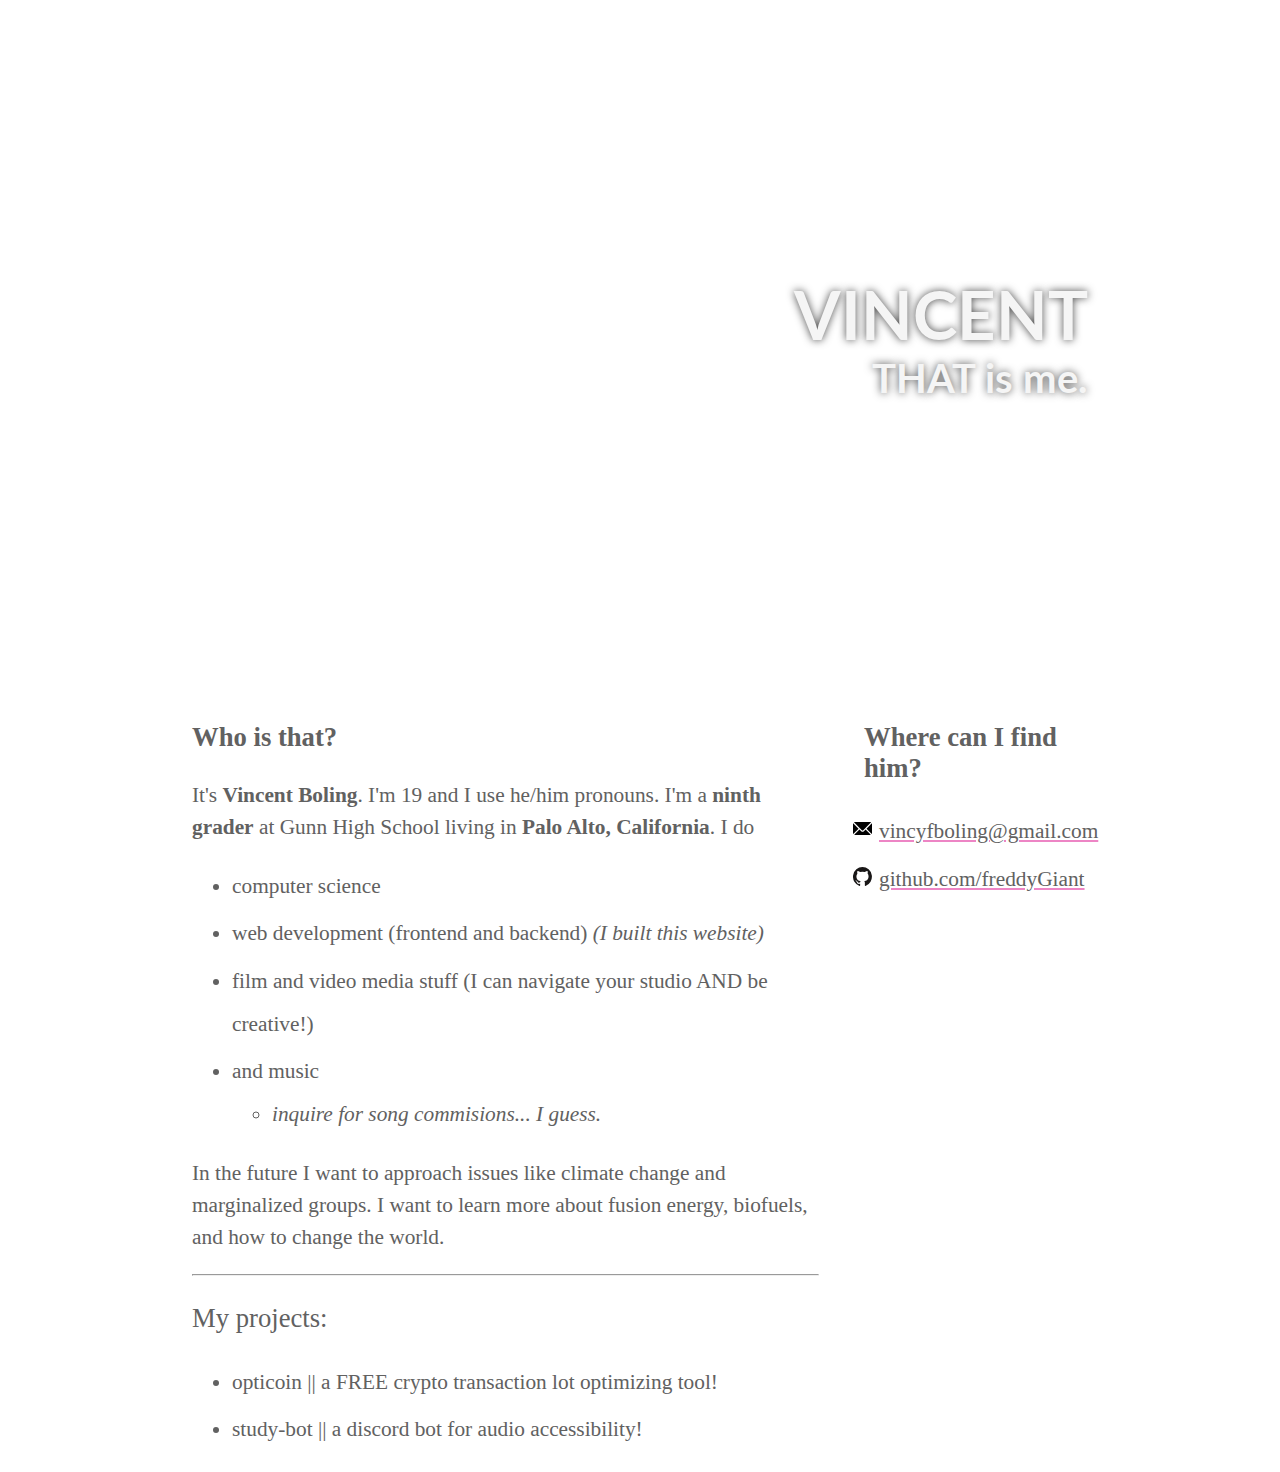
==== index.html @ b30a7864 "it might be done" ====
<!DOCTYPE html lang="en">
<head>
    <title>VINCENT'S UNBEARABLY COOL PORTFOLIO WEBSITE</title>
    <meta charset="utf-8" content="width=device-width, initial-scale=1" name="viewport">
    <link href="style.css" rel="stylesheet">
</head>

<body>
    <div id="header" class="vertical-center-outside" style="background-image: url(assets/vincent.png);">
        <!-- <img src="assets/vincent.jpg" alt="vincent"> -->
        <!-- <div class="vertical-center-outside"> -->
        <div class="vertical-center-inside">
            <div class="center-width-wrapper">
                <h1>VINCENT</h1>
                <h2>THAT is me.</h2>
            </div>
        </div>
        <!-- </div> -->
    </div>
    <div class="center-width-wrapper">
        <div>
            <h3>Who is that?</h3>
            <p>
                It's <b>Vincent Boling</b>. I'm
                <span id="age"><b>14</b></span> and I use he/him pronouns. I'm a <b>ninth grader</b>
                at Gunn High School living in <b>Palo Alto, California</b>. I do
            </p> 
            <ul>
                <li>computer science</li>
                <li>web development (frontend and backend) <i>(I built this website)</i></li>
                <li>film and video media stuff (I can navigate your studio AND be creative!)</li>
                <li>and music</li>
                <ul><li><i>inquire for song commisions... I guess.</i></li></ul>
            </ul>
            <p>
                In the future I want to approach issues like climate change and marginalized groups.
                I want to learn more about fusion energy, biofuels, and how to change the world.
            </p>
            <hr>
            <h3 style="font-weight: normal;">My projects:</h3>
            <ul>
                <li>opticoin || a FREE crypto transaction lot optimizing tool!</li>
                <li>study-bot || a discord bot for audio accessibility!</li>
            </ul>
        </div>
        <div>
            <h3>Where can I find him?</h3>
            <ul>
                <a href="mailto:vincyfboling@gmail.com" target="_blank">
                    <li class="big-bullet" style="list-style-image: url(assets/mail_small.svg);">
                        vincyfboling@gmail.com
                    </li>
                </a>
                <a href="https://github.com/freddyGiant" target="_blank">
                    <li class="big-bullet" style="list-style-image: url(assets/github_small.svg);">
                        github.com/freddyGiant
                    </li>
                </a>
            </ul>
        </div>
    </div>
    <script>
        /*                                                                  bday ms          one year in ms */
        document.getElementById("age").innerText = Math.floor((Date.now() - 1158994800000) / 34243200000) + 1;
    </script>
</body>
---- style.css ----
@import url('https://fonts.googleapis.com/css2?family=Lato:wght@700&display=swap');

:root {
    --pink: #ed85c5;
}

html, body {
    margin: 0;
    height: 100%;
    z-index: 1;
}

* {
    font-family: Georgia, 'Times New Roman', Times, serif;
}
h1, h2 {
    font-family: Lato, Helvetica, sans-serif;
}
h1 {
    font-size: 50pt;
}
h2 {
    font-size: 30pt;
}
h3, p, ul, li {
    color: #616161;
}
h3 {
    font-size: 20pt;
}
p, ul, li {
    font-size: 16pt;
}
p {
    line-height: 150%;
}
li {
    line-height: 200%;
    margin-top: 5px;
}
ul>ul>li {
    margin-top: 0;
}
a {
    text-decoration-color: var(--pink);
}
a:hover {
    color: var(--pink);
}

img {
    display: block;
}

.center-width-wrapper {
    width: 70%;
    margin-left: auto; margin-right: auto;
}

.vertical-center-outside {
    display: table;
    height: 100%;
}

.vertical-center-inside {
    display: table-cell;
    vertical-align: middle;
}

.big-bullet::marker {
    font-size: 32pt;
}

#header {
    position: relative;
    width: 100%; height: 75%; max-height: 800px;
    text-align: right;
    overflow: hidden;
    background-size: cover;
    background-position: center center;
}
#header h1, h2 {
    margin: 0;
    color: whitesmoke;
    text-shadow: 0 0 9px #484848;
}
#header>div /* usually vertical-center-outside */ {
    width: 100%;
}

body>.center-width-wrapper /* main body */ {
    padding: 20px 0;
}
body>.center-width-wrapper>div:nth-of-type(1) /* main body text */ {
    float: left;
    width: 70%;
}
body>.center-width-wrapper>div:nth-of-type(2) /* main body links */ {
    float: right;
    width: 25%;
}
body>.center-width-wrapper>div:nth-of-type(2) ul /* link column */ {
    padding-left: 15px;
    list-style-type: none;
}

@media only screen and (max-width: 768px) {
    .big-bullet::marker {
        font-size: 32pt;
    }

    .center-width-wrapper { 
        width: 90%; 
    }
    body>.center-width-wrapper>div:nth-of-type(1) /* main body text */ {
        float: none;
        width: 100%;
    }
    body>.center-width-wrapper>div:nth-of-type(2) /* main body links */ {
        float: none;
        width: 100%;
    }
    body>.center-width-wrapper>div:nth-of-type(2) ul /* link column */ {
        padding-left: 30px;
        list-style-type: none;
    }
    
    h3 {
        font-size: 20pt;
    }
    p {
        line-height: 200%;
    }
}
@media only screen and (max-width: 374px) {
    h1 {
        font-size: 27pt;
    }
    h2 {
        font-size: 20pt;
    }
}
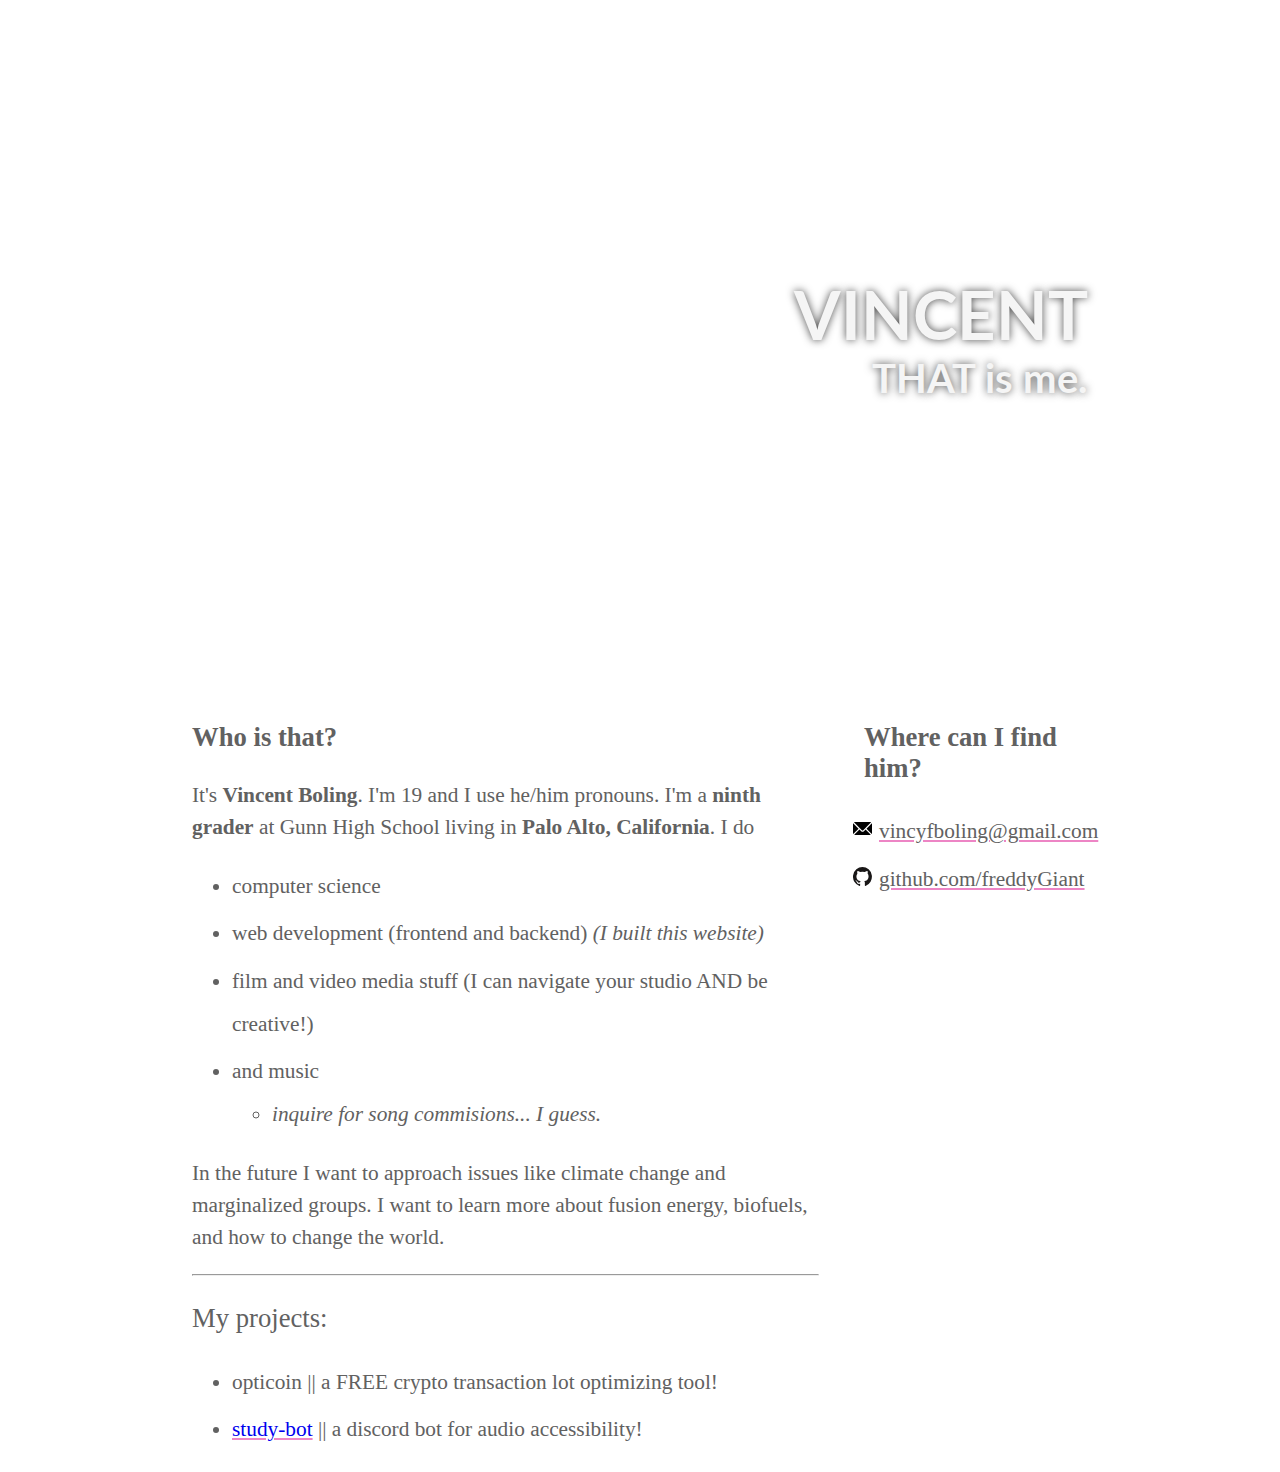
==== commit 009249b0: "Add link to study-bot repo" ====
--- a/index.html
+++ b/index.html
@@ -40,7 +40,7 @@
             <h3 style="font-weight: normal;">My projects:</h3>
             <ul>
                 <li>opticoin || a FREE crypto transaction lot optimizing tool!</li>
-                <li>study-bot || a discord bot for audio accessibility!</li>
+                <li><a href="https://github.com/freddyGiant/study-bot">study-bot</a> || a discord bot for audio accessibility!</li>
             </ul>
         </div>
         <div>
@@ -63,4 +63,4 @@
         /*                                                                  bday ms          one year in ms */
         document.getElementById("age").innerText = Math.floor((Date.now() - 1158994800000) / 34243200000) + 1;
     </script>
-</body>+</body>
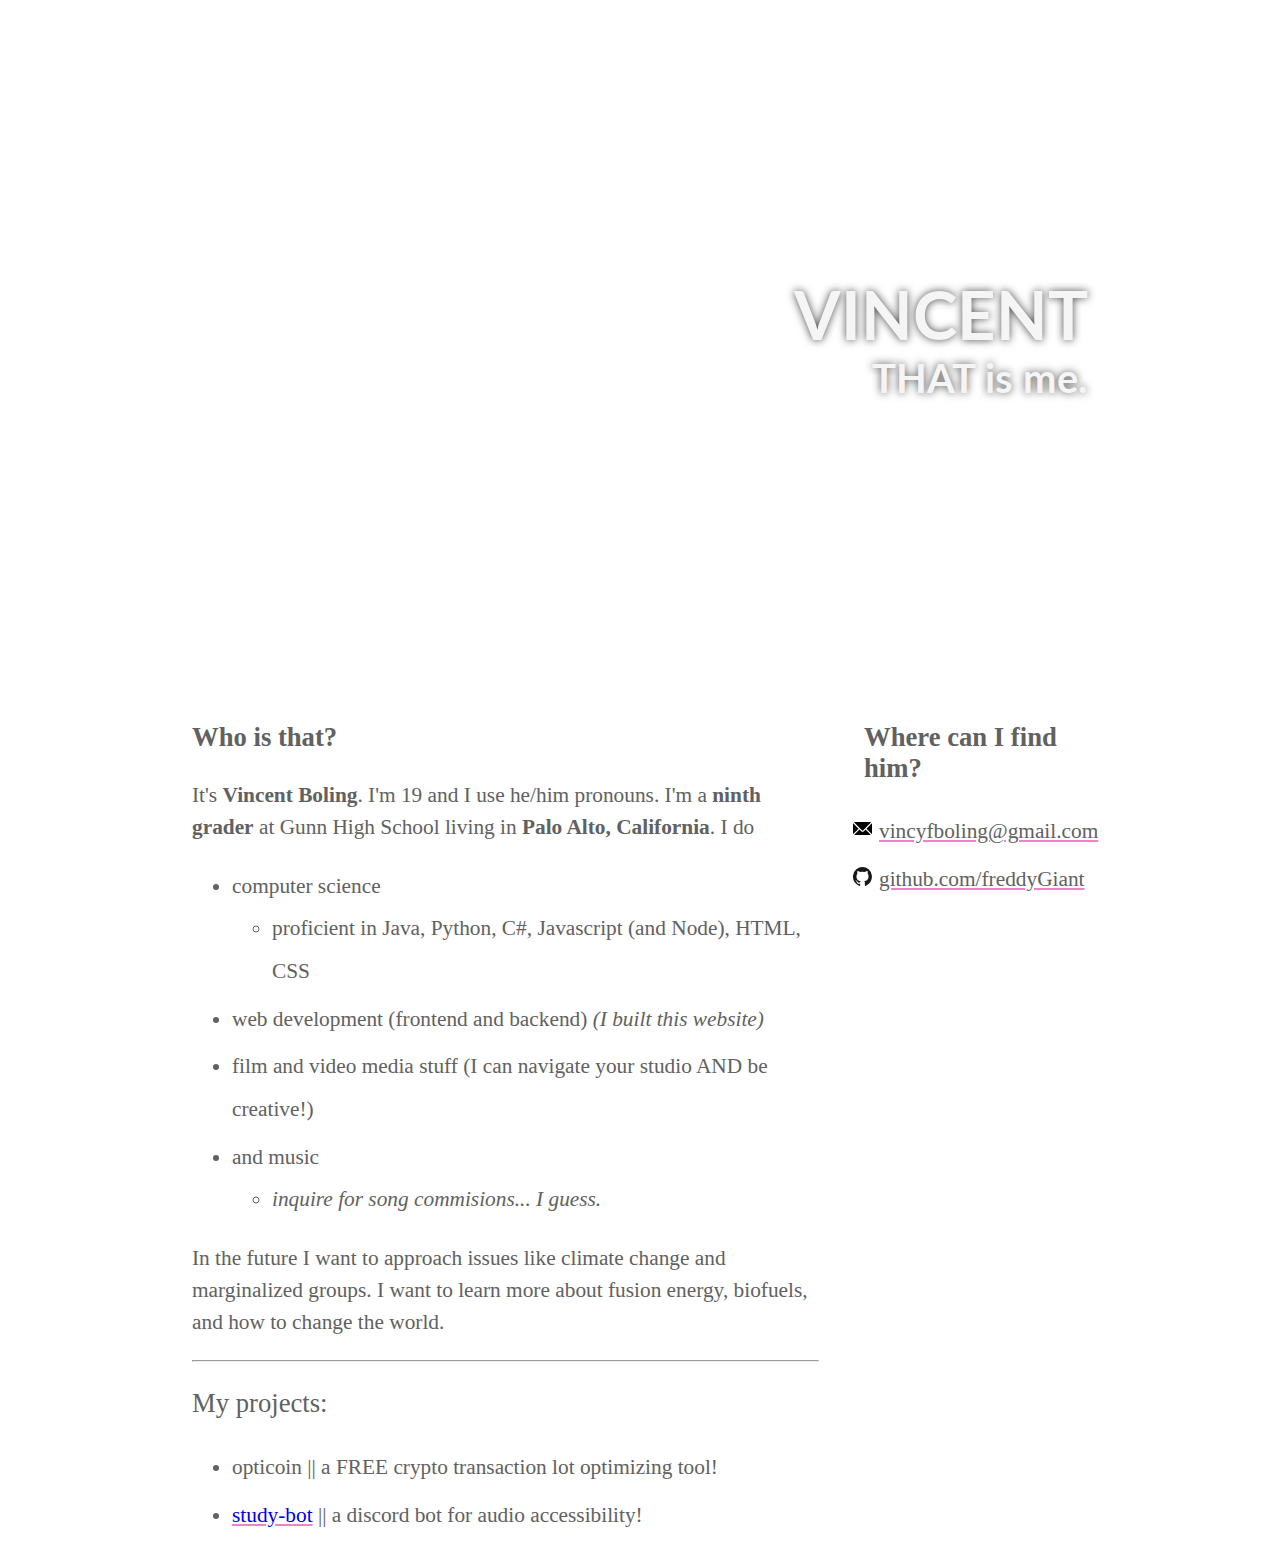
==== commit 7dd82a1c: "Add proficient languages" ====
--- a/index.html
+++ b/index.html
@@ -27,6 +27,7 @@
             </p> 
             <ul>
                 <li>computer science</li>
+                <ul><li>proficient in Java, Python, C#, Javascript (and Node), HTML, CSS</li></ul>
                 <li>web development (frontend and backend) <i>(I built this website)</i></li>
                 <li>film and video media stuff (I can navigate your studio AND be creative!)</li>
                 <li>and music</li>
@@ -40,7 +41,7 @@
             <h3 style="font-weight: normal;">My projects:</h3>
             <ul>
                 <li>opticoin || a FREE crypto transaction lot optimizing tool!</li>
-                <li><a href="https://github.com/freddyGiant/study-bot">study-bot</a> || a discord bot for audio accessibility!</li>
+                <li><a href="https://github.com/freddyGiant/study-bot" target="_blank">study-bot</a> || a discord bot for audio accessibility!</li>
             </ul>
         </div>
         <div>
--- a/style.css
+++ b/style.css
@@ -127,6 +127,7 @@
     
     h3 {
         font-size: 20pt;
+        margin-top: 0;
     }
     p {
         line-height: 200%;
@@ -139,4 +140,4 @@
     h2 {
         font-size: 20pt;
     }
-}+}
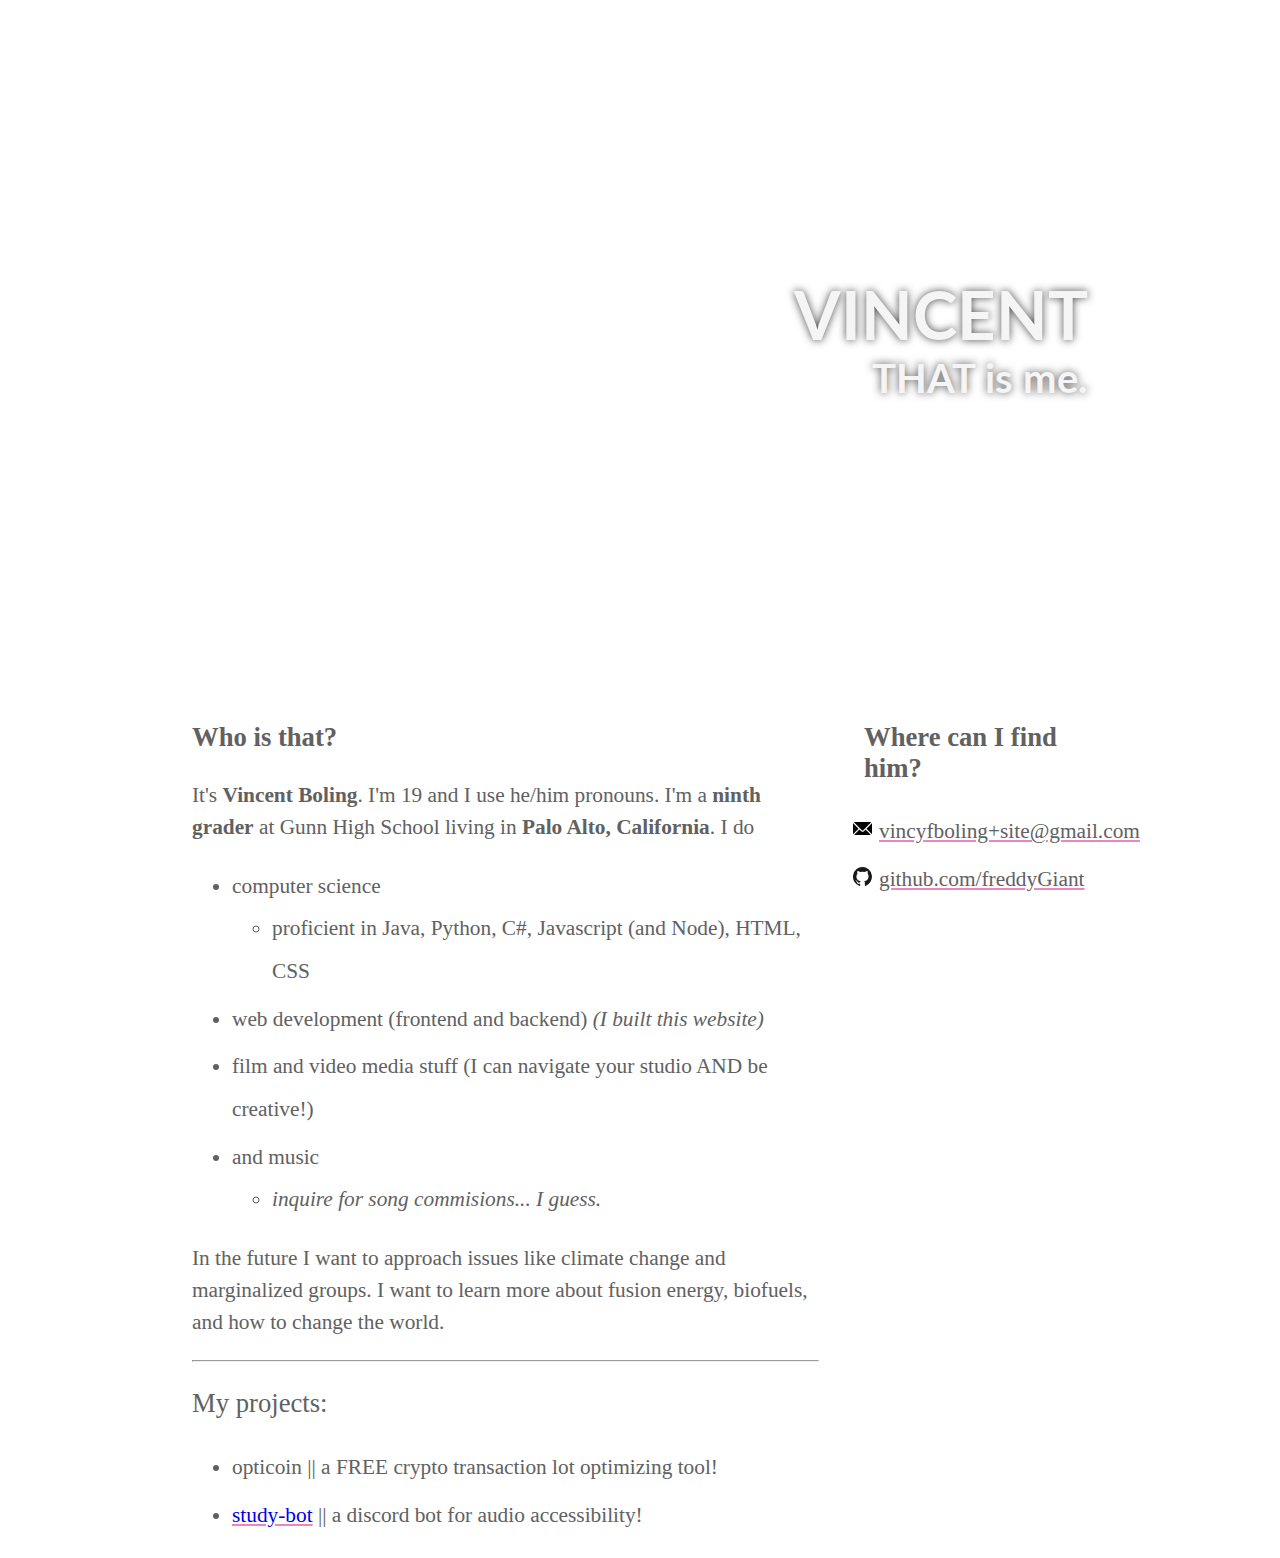
==== commit 51b7085a: "Add bot plus sign trick thing to email" ====
--- a/index.html
+++ b/index.html
@@ -47,9 +47,9 @@
         <div>
             <h3>Where can I find him?</h3>
             <ul>
-                <a href="mailto:vincyfboling@gmail.com" target="_blank">
+                <a href="mailto:vincyfboling+site@gmail.com" target="_blank">
                     <li class="big-bullet" style="list-style-image: url(assets/mail_small.svg);">
-                        vincyfboling@gmail.com
+                        vincyfboling+site@gmail.com
                     </li>
                 </a>
                 <a href="https://github.com/freddyGiant" target="_blank">
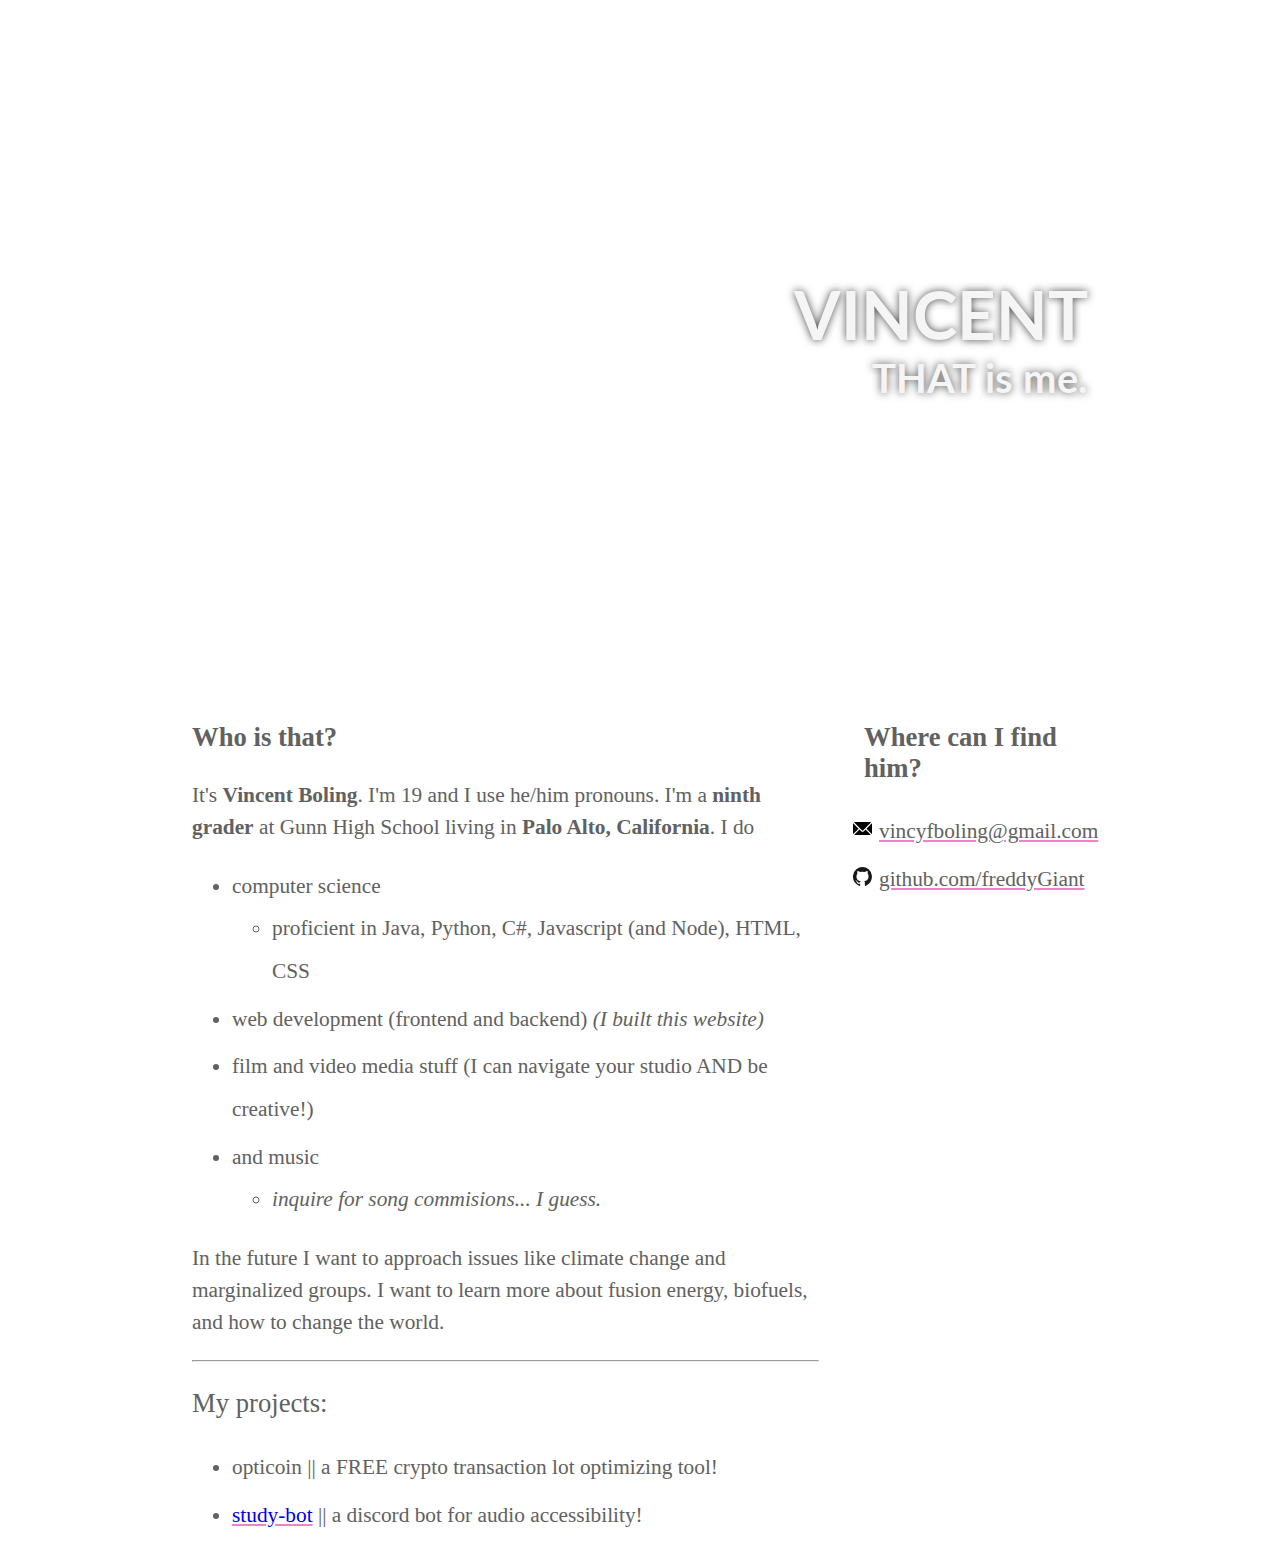
==== commit b62e76fb: "Remove "+site" extension from email list item text" ====
--- a/index.html
+++ b/index.html
@@ -49,7 +49,7 @@
             <ul>
                 <a href="mailto:vincyfboling+site@gmail.com" target="_blank">
                     <li class="big-bullet" style="list-style-image: url(assets/mail_small.svg);">
-                        vincyfboling+site@gmail.com
+                        vincyfboling@gmail.com
                     </li>
                 </a>
                 <a href="https://github.com/freddyGiant" target="_blank">
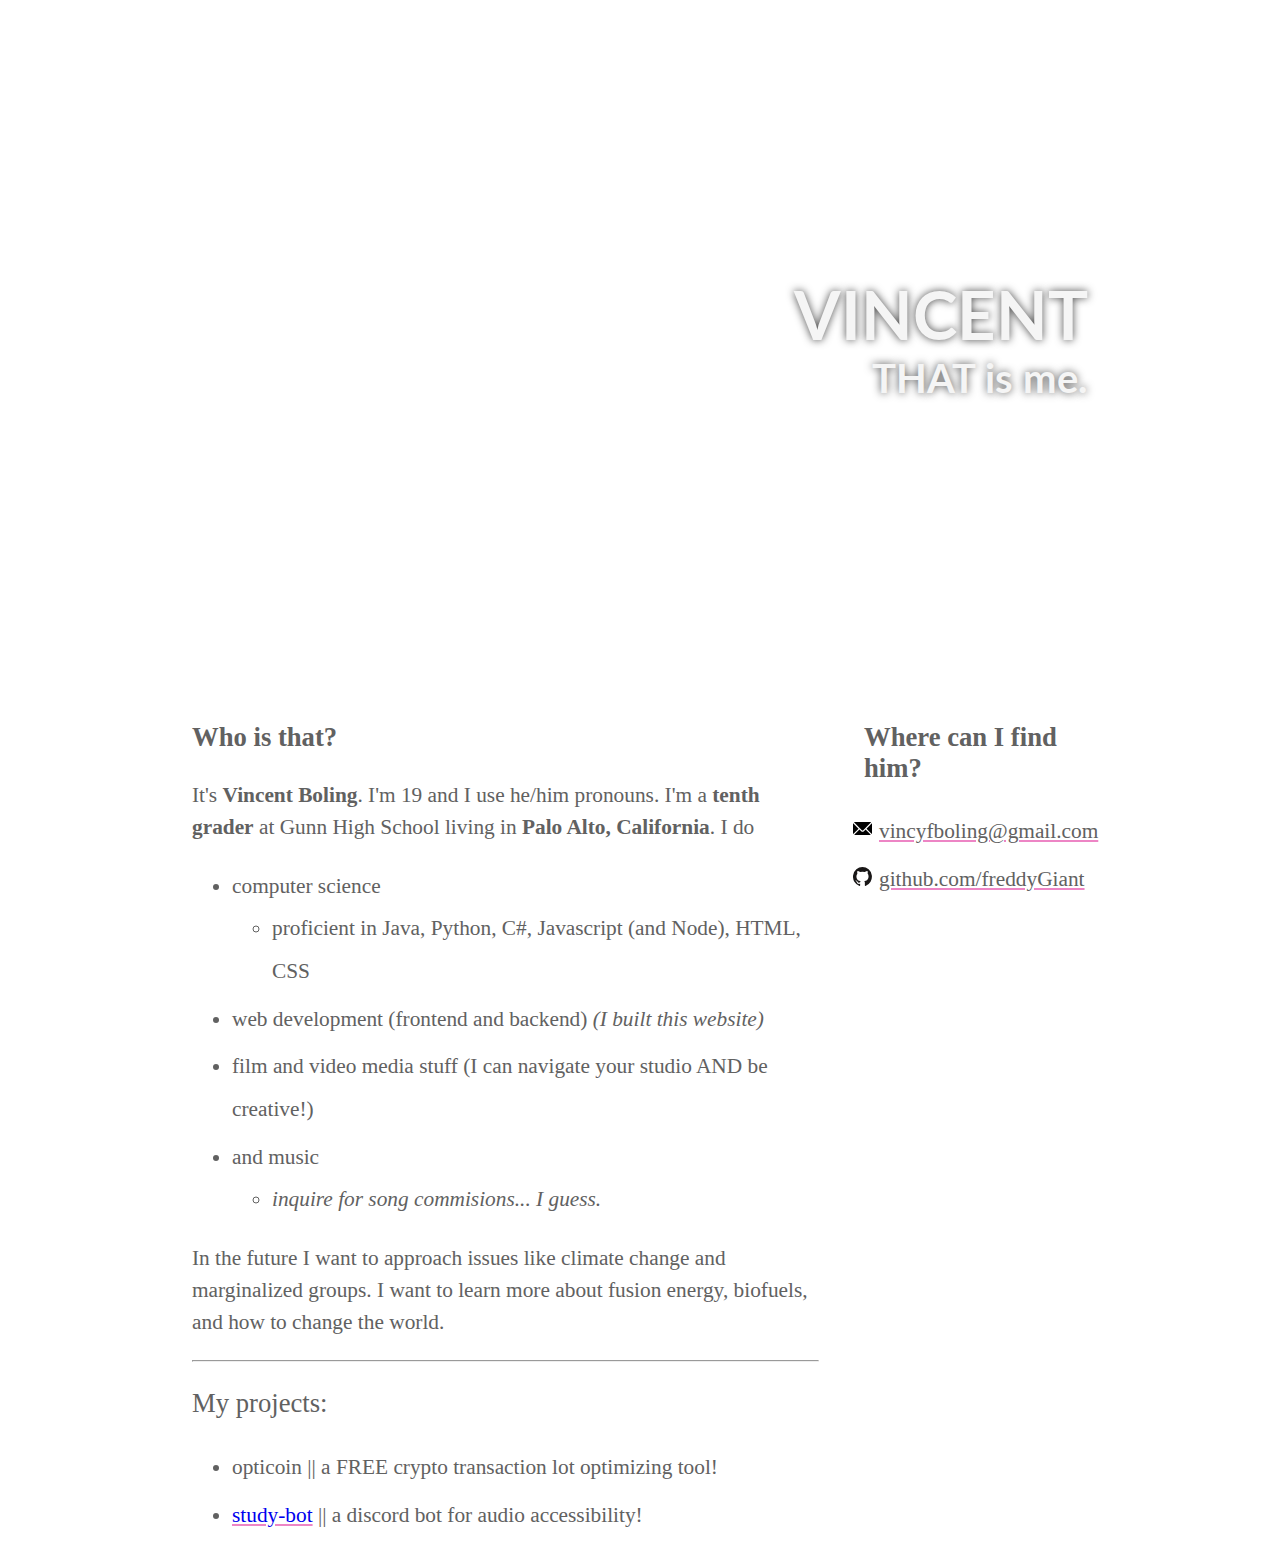
==== commit 61f9f8ef: "Updated grade :lemonthink:" ====
--- a/index.html
+++ b/index.html
@@ -22,7 +22,7 @@
             <h3>Who is that?</h3>
             <p>
                 It's <b>Vincent Boling</b>. I'm
-                <span id="age"><b>14</b></span> and I use he/him pronouns. I'm a <b>ninth grader</b>
+                <span id="age"><b>14</b></span> and I use he/him pronouns. I'm a <b>tenth grader</b>
                 at Gunn High School living in <b>Palo Alto, California</b>. I do
             </p> 
             <ul>
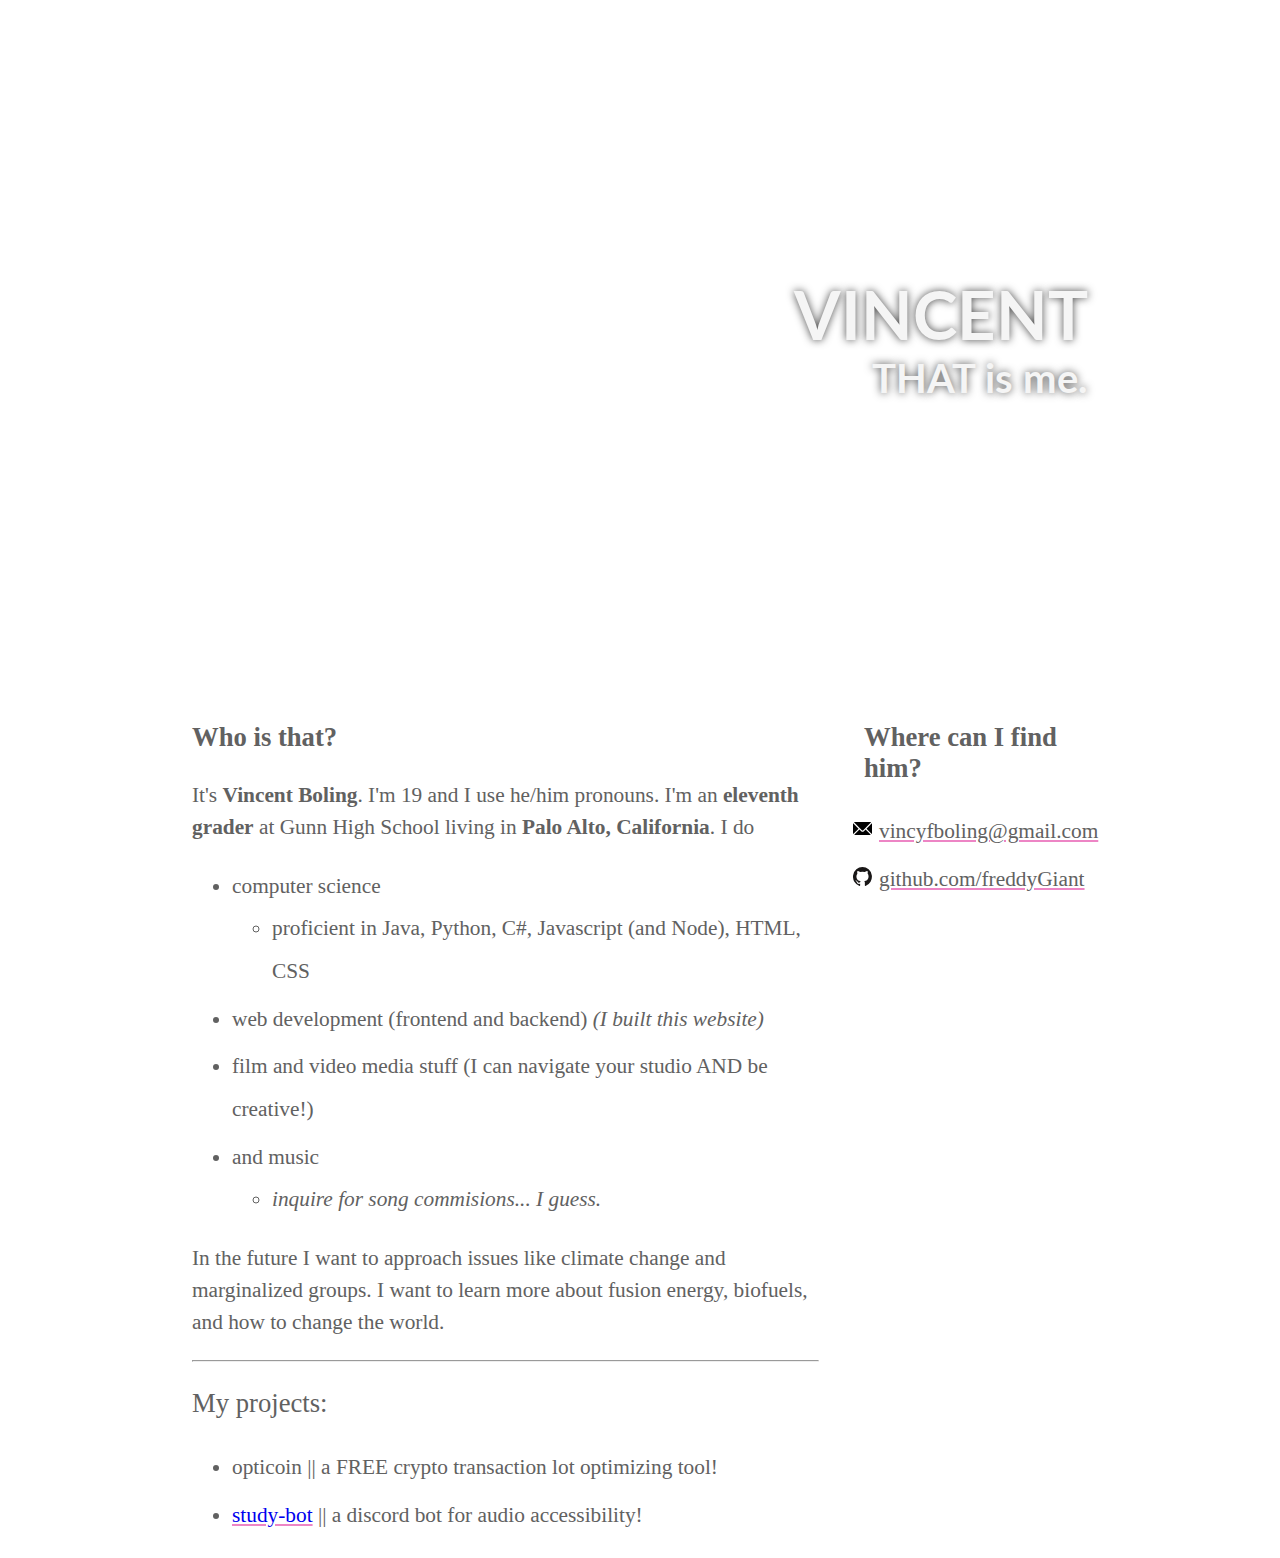
==== commit 039eecd3: "Update grade" ====
--- a/index.html
+++ b/index.html
@@ -22,7 +22,7 @@
             <h3>Who is that?</h3>
             <p>
                 It's <b>Vincent Boling</b>. I'm
-                <span id="age"><b>14</b></span> and I use he/him pronouns. I'm a <b>tenth grader</b>
+                <span id="age"><b>14</b></span> and I use he/him pronouns. I'm an <span id="grade"><b>eleventh grader</b></span>
                 at Gunn High School living in <b>Palo Alto, California</b>. I do
             </p> 
             <ul>
